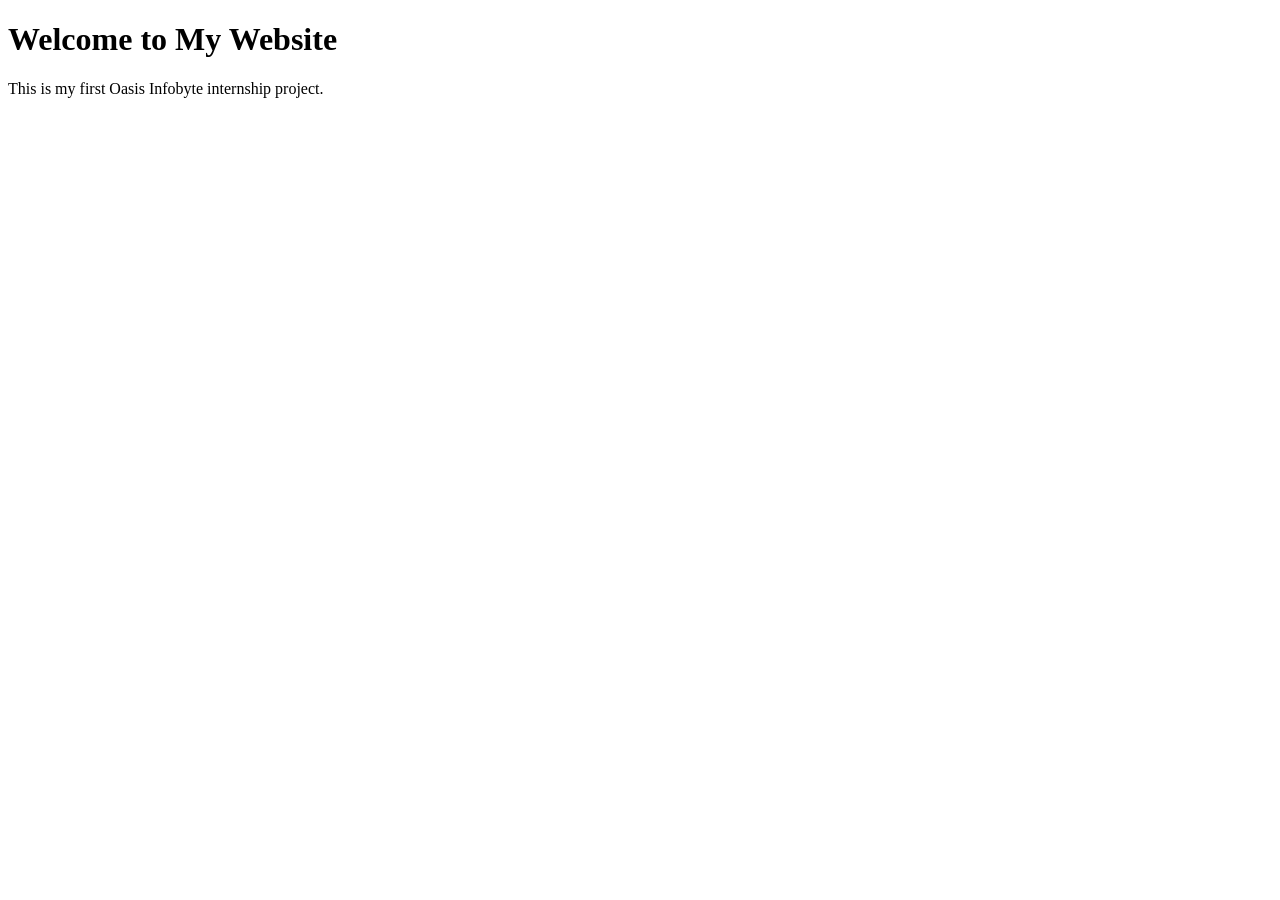
==== WebDev-L1-LandingPage/index.html @ f7c78854 "Add initial HTML structure for landing page" ====
<!DOCTYPE html>
<html lang="en">
<head>
    <meta charset="UTF-8">
    <meta name="viewport" content="width=device-width, initial-scale=1.0">
    <title>My Landing Page</title>
</head>
<body>
    <h1>Welcome to My Website</h1>
    <p>This is my first Oasis Infobyte internship project.</p>
</body>
</html>
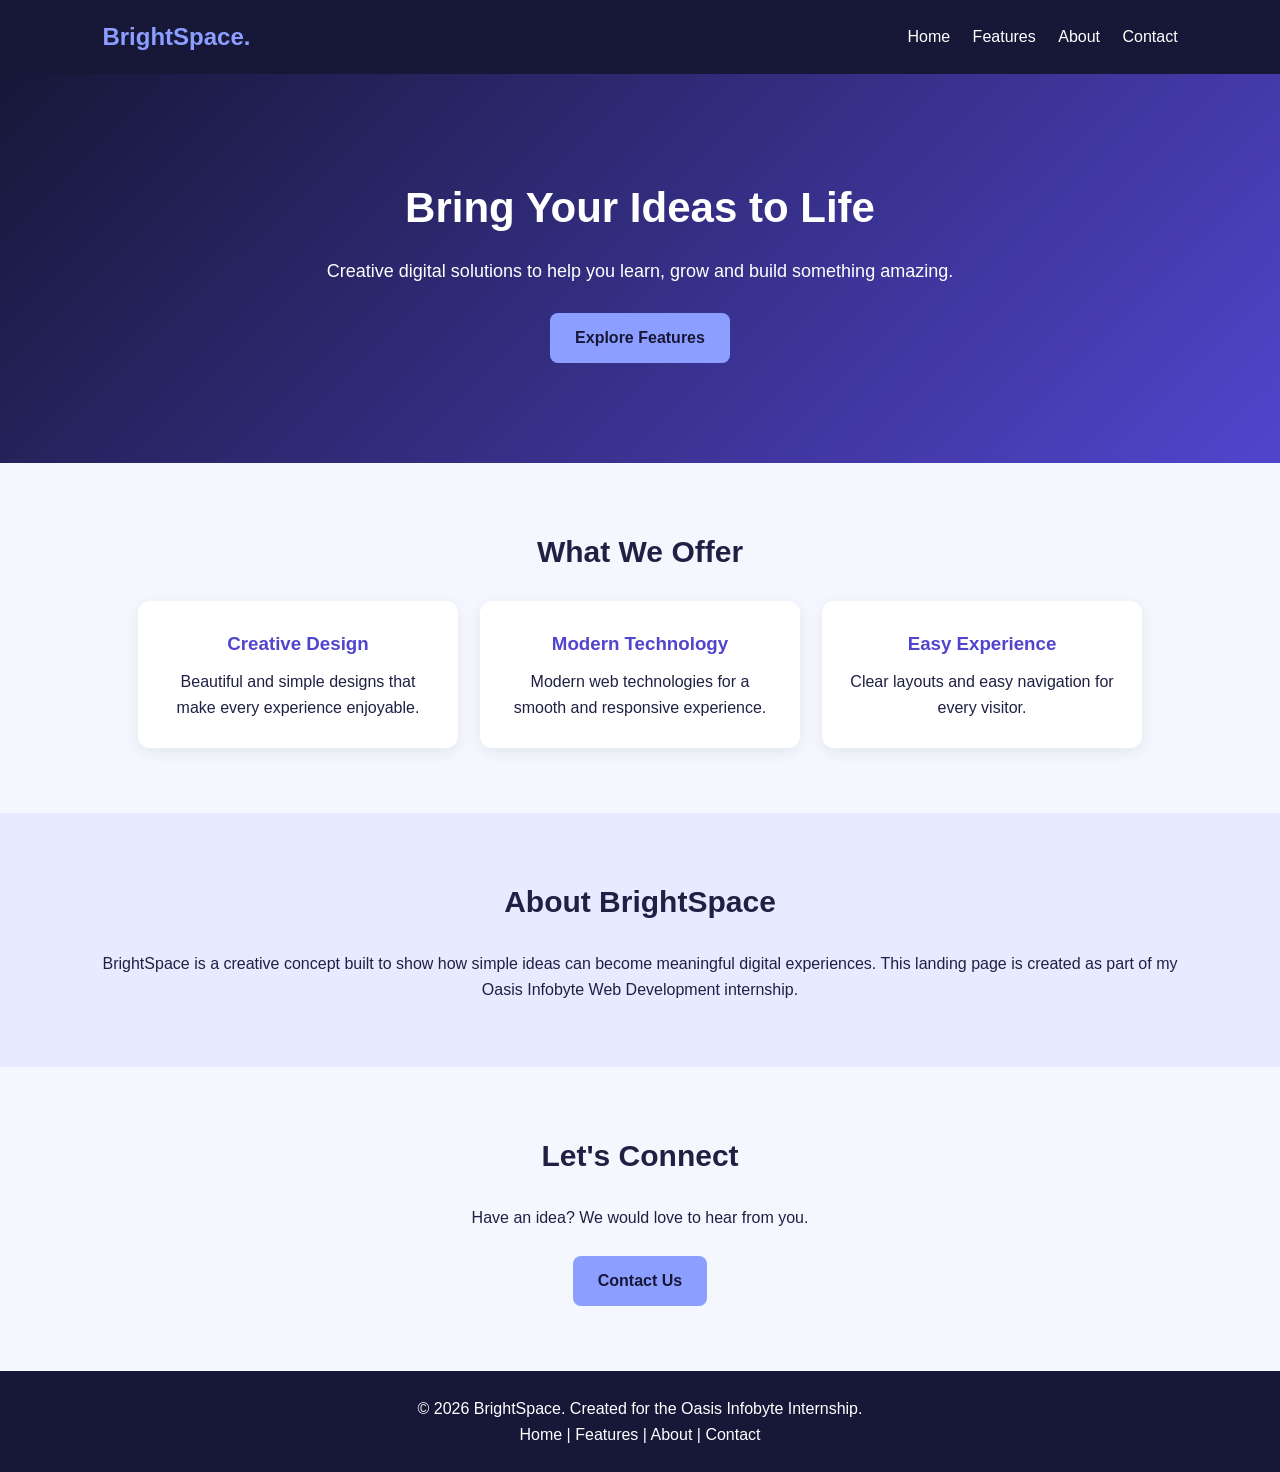
==== commit 8f79cb07: "Update landing page HTML" ====
--- a/WebDev-L1-LandingPage/index.html
+++ b/WebDev-L1-LandingPage/index.html
@@ -4,10 +4,61 @@
 <head>
     <meta charset="UTF-8">
     <meta name="viewport" content="width=device-width, initial-scale=1.0">
-    <title>My Landing Page</title>
+    <title>BrightSpace | Creative Digital Solutions</title>
+    <link rel="stylesheet" href="style.css">
 </head>
 <body>
-    <h1>Welcome to My Website</h1>
-    <p>This is my first Oasis Infobyte internship project.</p>
+
+    <nav>
+        <h2>BrightSpace.</h2>
+        <div>
+            <a href="#home">Home</a>
+            <a href="#features">Features</a>
+            <a href="#about">About</a>
+            <a href="#contact">Contact</a>
+        </div>
+    </nav>
+
+    <header class="hero" id="home">
+        <h1>Bring Your Ideas to Life</h1>
+        <p>Creative digital solutions to help you learn, grow and build something amazing.</p>
+        <a href="#features" class="btn">Explore Features</a>
+    </header>
+
+    <section id="features">
+        <h2>What We Offer</h2>
+        <div class="features">
+            <div class="feature">
+                <h3>Creative Design</h3>
+                <p>Beautiful and simple designs that make every experience enjoyable.</p>
+            </div>
+            <div class="feature">
+                <h3>Modern Technology</h3>
+                <p>Modern web technologies for a smooth and responsive experience.</p>
+            </div>
+            <div class="feature">
+                <h3>Easy Experience</h3>
+                <p>Clear layouts and easy navigation for every visitor.</p>
+            </div>
+        </div>
+    </section>
+
+    <section class="about" id="about">
+        <h2>About BrightSpace</h2>
+        <p>BrightSpace is a creative concept built to show how simple ideas can become meaningful digital experiences. This landing page is created as part of my Oasis Infobyte Web Development internship.</p>
+    </section>
+
+    <section id="contact">
+        <h2>Let's Connect</h2>
+        <p>Have an idea? We would love to hear from you.</p>
+        <br>
+        <a href="mailto:hello@example.com" class="btn">Contact Us</a>
+    </section>
+
+    <footer>
+        <p>&copy; 2026 BrightSpace. Created for the Oasis Infobyte Internship.</p>
+        <p>Home | Features | About | Contact</p>
+    </footer>
+
 </body>
 </html>
--- a/WebDev-L1-LandingPage/style.css
+++ b/WebDev-L1-LandingPage/style.css
@@ -0,0 +1,136 @@
+
+* {
+    margin: 0;
+    padding: 0;
+    box-sizing: border-box;
+}
+
+html {
+    scroll-behavior: smooth;
+}
+
+body {
+    font-family: Arial, sans-serif;
+    background: #f5f7ff;
+    color: #202044;
+    line-height: 1.6;
+}
+
+nav {
+    background: #171738;
+    color: white;
+    padding: 18px 8%;
+    display: flex;
+    justify-content: space-between;
+    align-items: center;
+    flex-wrap: wrap;
+    gap: 15px;
+    position: sticky;
+    top: 0;
+}
+
+nav h2 {
+    color: #8c9eff;
+}
+
+nav a {
+    color: white;
+    text-decoration: none;
+    margin-left: 18px;
+}
+
+nav a:hover {
+    color: #8c9eff;
+}
+
+.hero {
+    text-align: center;
+    padding: 100px 20px;
+    background: linear-gradient(135deg, #171738, #5145cd);
+    color: white;
+}
+
+.hero h1 {
+    font-size: 42px;
+    margin-bottom: 15px;
+}
+
+.hero p {
+    font-size: 18px;
+    margin-bottom: 28px;
+}
+
+.btn {
+    display: inline-block;
+    background: #8c9eff;
+    color: #171738;
+    padding: 12px 25px;
+    border-radius: 8px;
+    text-decoration: none;
+    font-weight: bold;
+}
+
+section {
+    padding: 65px 8%;
+    text-align: center;
+}
+
+section h2 {
+    font-size: 30px;
+    margin-bottom: 25px;
+}
+
+.features {
+    display: flex;
+    justify-content: center;
+    flex-wrap: wrap;
+    gap: 22px;
+}
+
+.feature {
+    background: white;
+    padding: 28px;
+    border-radius: 12px;
+    box-shadow: 0 4px 15px #00000012;
+    flex: 1 1 220px;
+    max-width: 320px;
+}
+
+.feature h3 {
+    color: #5145cd;
+    margin-bottom: 10px;
+}
+
+.about {
+    background: #e8eaff;
+}
+
+footer {
+    background: #171738;
+    color: white;
+    padding: 25px;
+    text-align: center;
+}
+
+@media (max-width: 600px) {
+    nav {
+        justify-content: center;
+        text-align: center;
+    }
+
+    nav a {
+        margin: 0 7px;
+    }
+
+    .hero {
+        padding: 70px 18px;
+    }
+
+    .hero h1 {
+        font-size: 32px;
+    }
+
+    section {
+        padding: 45px 18px;
+    }
+}
